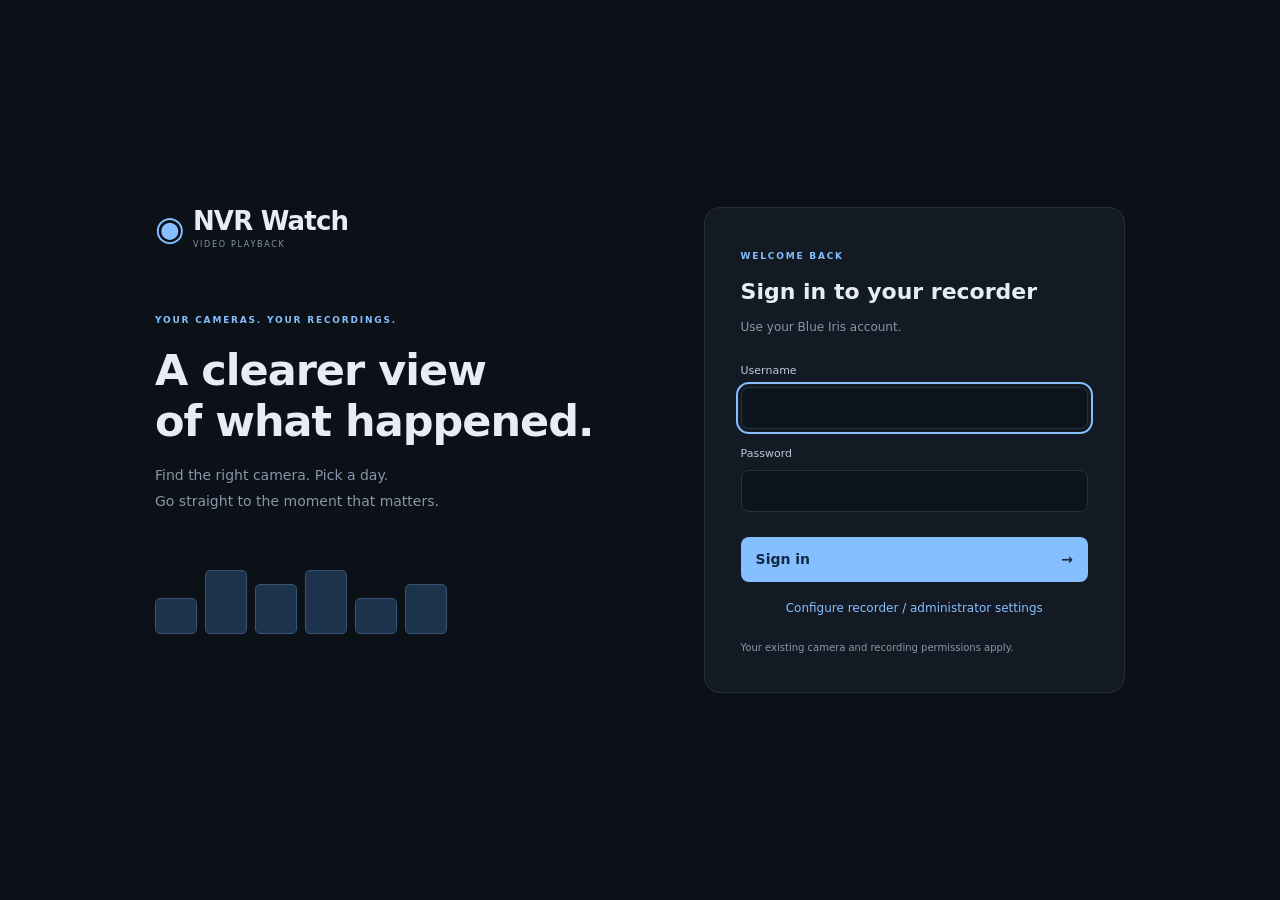
==== web/login.html @ 4a07a00d "Add NVR Watch portal, persistent admin settings and Docker deployment" ====
<!doctype html><html lang="en"><head><meta charset="utf-8"><meta name="viewport" content="width=device-width,initial-scale=1"><title>Sign in · NVR Watch</title><link rel="stylesheet" href="styles.css?v=14"></head><body class="login-page"><main class="login-layout"><section class="login-intro"><div class="brand"><span class="brand-symbol">◉</span><span>NVR Watch<span class="brand-sub">VIDEO PLAYBACK</span></span></div><div class="eyebrow">YOUR CAMERAS. YOUR RECORDINGS.</div><h1>A clearer view<br>of what happened.</h1><p>Find the right camera. Pick a day.<br>Go straight to the moment that matters.</p><div class="login-art"><span></span><span></span><span></span><span></span><span></span><span></span></div></section><section class="login-card"><span class="eyebrow">WELCOME BACK</span><h2>Sign in to your recorder</h2><p>Use your Blue Iris account.</p><form id="loginForm"><label>Username<input id="username" name="username" autocomplete="username" required autofocus></label><label>Password<input id="password" name="password" type="password" autocomplete="current-password" required></label><div id="loginError" role="alert" hidden></div><button id="loginSubmit" class="login-submit" type="submit">Sign in <span>→</span></button></form><a class="setup-link" href="/settings.html">Configure recorder / administrator settings</a><div class="login-note">Your existing camera and recording permissions apply.</div></section></main><script type="module" src="login.js?v=14"></script></body></html>
---- web/styles.css ----
:root{color-scheme:dark;--bg:#0c1017;--panel:#141a23;--raised:#1b2430;--line:#26313f;--text:#e7edf5;--muted:#8796a9;--accent:#86bfff;--cyan:#6ce3c5;--font:Inter,ui-sans-serif,system-ui,-apple-system,BlinkMacSystemFont,"Segoe UI",sans-serif}*{box-sizing:border-box}body{margin:0;background:var(--bg);color:var(--text);font:14px var(--font);line-height:1.5}button,input,select{font:inherit}button,a,input,select{-webkit-tap-highlight-color:transparent}button{cursor:pointer;border:0;color:inherit;background:none}button:disabled{opacity:.35;cursor:default}button:hover:not(:disabled){filter:brightness(1.17)}a{color:inherit;text-decoration:none}button:focus-visible,a:focus-visible,input:focus-visible,select:focus-visible{outline:2px solid var(--accent);outline-offset:3px}input,select{color:var(--text);background:var(--raised);border:1px solid var(--line);border-radius:8px;padding:8px 10px;min-width:0}input[type=range]{padding:0}input[type=date],input[type=time]{color-scheme:dark}[hidden]{display:none!important}.muted{color:var(--muted)}.sidebar{position:fixed;inset:0 auto 0 0;width:242px;background:#111720;border-right:1px solid var(--line);display:flex;flex-direction:column;padding:30px 18px 16px;z-index:4}.brand{display:flex;align-items:center;gap:12px;margin:0 14px 35px;font-size:33px;font-weight:650;letter-spacing:-1.8px;line-height:1.1}.brand-symbol{font-size:45px;color:var(--accent);font-weight:300}.brand-sub{display:block;font-size:9px;letter-spacing:2px;color:var(--muted);margin-top:5px;font-weight:500}.mode-nav{display:grid;gap:5px;margin-bottom:35px}.mode-nav button{border-radius:9px;padding:12px 16px;text-align:left;color:var(--muted);font-weight:550}.mode-nav button span{display:inline-block;width:28px;font-size:20px;vertical-align:middle}.mode-nav .active{background:#213349;color:#b9d9ff}.camera-heading{display:flex;align-items:center;justify-content:space-between;margin:0 12px 14px;font-size:10px;letter-spacing:1.4px;color:var(--muted)}.count{padding:2px 7px;background:var(--raised);border-radius:5px;letter-spacing:0}.search-box{display:flex;align-items:center;background:#0d131c;border:1px solid var(--line);border-radius:8px;margin:0 5px 15px;padding:0 10px}.search-box span{font-size:22px;color:var(--muted)}.search-box input{background:transparent;border:0;width:100%;padding:10px;font-size:12px}.camera-list{overflow:auto;flex:1;margin-top:5px}.camera-button{display:flex;width:100%;align-items:center;gap:11px;padding:11px 12px;border-radius:7px;font-size:12px;text-align:left;color:#acbacb}.camera-button.selected{background:#1e2b3b;color:var(--text)}.camera-button.selected .camera-arrow{color:var(--accent)}.camera-button:hover{background:#1a2432}.camera-dot,.status-dot{display:inline-block;flex-shrink:0;width:6px;height:6px;border-radius:50%;background:#708097}.camera-dot.online,.status-dot.connected{background:var(--cyan);box-shadow:0 0 9px #6ce3c52a}.camera-dot.offline{background:#d78585}.all-dot{background:var(--accent)}.camera-arrow{margin-left:auto;color:transparent}.sidebar-bottom{border-top:1px solid var(--line);padding:19px 8px 0;display:flex;gap:8px;align-items:center;font-size:10px;color:var(--muted)}.sidebar-bottom a{margin-left:auto}.pad{padding:15px}main{margin-left:242px;padding:0 38px;max-width:1900px}.topbar{height:78px;border-bottom:1px solid var(--line);display:flex;align-items:center;justify-content:space-between}.breadcrumb{font-size:10px;letter-spacing:1.5px;color:var(--muted)}.breadcrumb span{margin:0 14px;color:#445369}.breadcrumb b{font-weight:500;color:#b9c5d5}.topbar>div{display:flex;align-items:center;gap:20px}.timezone{font-size:11px;color:var(--muted)}.text-button{font-size:11px;color:#a9bad0;padding:7px}.page-heading{display:flex;justify-content:space-between;align-items:center;margin:31px 0 27px;gap:15px}.eyebrow{font-size:9px;font-weight:600;letter-spacing:1.8px;color:var(--accent)}h1{font-size:32px;line-height:1.2;letter-spacing:-1px;margin:8px 0 9px;font-weight:600}.page-heading p{margin:0;color:var(--muted);font-size:12px}.secondary,.square{border:1px solid var(--line);background:var(--panel);border-radius:8px;padding:9px 14px;font-size:12px}.square{padding:4px 11px;font-size:20px;line-height:28px}.notice{padding:13px 16px;background:#242033;border:1px solid #534367;border-radius:9px;margin-bottom:20px;color:#dcc6f0;font-size:12px}.filters{display:flex;align-items:center;justify-content:space-between;gap:10px;margin-bottom:22px;flex-wrap:wrap}.date-controls,.filter-right,.jump-label{display:flex;align-items:center;gap:7px}.date-field{border:1px solid var(--line);border-radius:8px;background:var(--panel);display:flex;align-items:center;padding-left:11px;gap:5px}.date-field>span{color:var(--accent)}.date-field input{border:0;background:none;font-size:12px;padding:9px;width:155px}.jump-label{color:var(--muted);font-size:11px;margin-right:8px}.jump-label input{width:105px;background:var(--panel);font-size:11px;padding:8px}.jump-label .square{font-size:16px;line-height:24px;padding:4px 8px}.segmented{display:flex;gap:3px;border:1px solid var(--line);border-radius:9px;padding:3px;background:#101720}.segmented button{font-size:11px;color:var(--muted);padding:7px 12px;border-radius:6px}.segmented .active{color:#d7e6fa;background:#27364a}.timeline-card{border:1px solid var(--line);background:var(--panel);padding:16px 20px 14px;border-radius:12px;margin-bottom:22px}.section-heading{display:flex;align-items:center;justify-content:space-between;font-size:11px;margin-bottom:14px}.section-heading b{font-weight:550}.subtle{font-size:10px;color:var(--muted);margin-left:12px}.timeline-legend{color:var(--muted);font-size:9px}.timeline-legend i,.calendar-help i{display:inline-block;width:6px;height:6px;background:var(--accent);border-radius:2px;margin-right:6px}.timeline{height:42px;position:relative;border-radius:6px;background:repeating-linear-gradient(to right,#192331 0,#192331 calc(100% / var(--hours,24) - 1px),#293746 calc(100% / var(--hours,24) - 1px),#293746 calc(100% / var(--hours,24)));overflow:hidden}.timeline-segment{position:absolute;top:9px;height:24px;background:#527ba9;border-radius:3px;min-width:2px;opacity:.8;padding:0;transition:background .15s}.timeline-segment:hover,.timeline-segment.selected{background:var(--accent);opacity:1}.timeline-marker{position:absolute;top:0;bottom:0;width:2px;background:#edfaf9;z-index:2;pointer-events:none}.timeline-scale{display:flex;justify-content:space-between;margin-top:8px;font-size:9px;color:#718397;font-variant-numeric:tabular-nums}.timeline-message{font-size:11px;color:var(--muted);padding-top:10px}.review-layout{display:grid;grid-template-columns:minmax(0,1fr) 330px;gap:22px}.player-card,.recordings-card{border:1px solid var(--line);background:var(--panel);border-radius:12px;overflow:hidden;min-width:0}.player-header{height:74px;display:flex;align-items:center;justify-content:space-between;padding:15px 20px}.player-header h2{font-size:15px;margin:3px 0 0;font-weight:550}.player-header .eyebrow{font-size:8px;letter-spacing:1.6px}.pill{border:1px solid #314050;border-radius:20px;padding:4px 9px;font-size:9px;letter-spacing:.6px;color:#bbccdc}.viewport{background:#080b10;aspect-ratio:16/9;position:relative;display:flex;align-items:center;justify-content:center;overflow:hidden}.viewport>img{width:100%;height:100%;object-fit:contain}.player-empty{text-align:center;padding:20px;max-width:390px}.empty-symbol{display:inline-flex;border:1px solid #3b4a5b;width:62px;height:62px;border-radius:50%;align-items:center;justify-content:center;font-size:31px;color:#758ca6;margin-bottom:12px}.player-empty h3{font-weight:500;font-size:16px;color:#bac9dc;margin:0 0 7px}.player-empty p{font-size:11px;color:#6f8299}.video-overlay{position:absolute;bottom:0;left:0;right:0;display:flex;justify-content:space-between;padding:20px;background:linear-gradient(transparent,#02050ccc);pointer-events:none;font-size:10px;color:white;font-variant-numeric:tabular-nums}.player-error{position:absolute;inset:0;background:#090f19e8;display:flex;align-items:center;justify-content:center;text-align:center;padding:30px;color:#c5d7e9}.transport{padding:13px 20px 10px}.seek-meta{display:flex;justify-content:space-between;align-items:center;font-size:9px;color:var(--muted);font-variant-numeric:tabular-nums}.seek{width:100%;height:3px;margin:12px 0 17px;accent-color:var(--accent);border:0}.transport-row{display:flex;align-items:center;justify-content:space-between;gap:8px}.play-controls,.player-options{display:flex;align-items:center;gap:9px}.icon-button{font-size:17px;color:#a8b9ce;min-width:28px;position:relative}.icon-button small{font-size:8px;position:absolute;left:9px;top:8px}.play-button{background:var(--accent);color:#0a2039;width:36px;height:36px;border-radius:50%;font-size:13px}.player-options select{font-size:10px;padding:5px 6px;background:transparent;border-color:transparent}.player-footer{display:flex;justify-content:space-between;gap:8px;padding:8px 20px 13px;font-size:9px;color:var(--muted);border-top:1px solid #202b39}.player-footer button{font-size:9px}.recordings-heading{display:flex;align-items:center;justify-content:space-between;padding:17px 16px 14px;border-bottom:1px solid var(--line)}.recordings-heading h2{font-size:14px;margin:0 0 2px;font-weight:550}.recordings-heading .muted{font-size:9px}.recordings-heading select{font-size:9px;background:none;border:0;max-width:112px;padding:5px}.recording-list{height:448px;overflow:auto;padding:8px;scrollbar-width:thin;scrollbar-color:#334559 transparent}.recording-item{display:flex;align-items:center;gap:11px;width:100%;text-align:left;padding:9px;border-radius:8px;border:1px solid transparent}.recording-item.active{background:#1e2d40;border-color:#375477}.recording-item:hover{background:#1a2533}.recording-thumb{width:83px;height:53px;object-fit:cover;background:#253244;border-radius:5px;flex-shrink:0}.recording-title{font-size:11px;font-weight:550}.recording-time{font-size:9px;color:var(--muted);margin-top:2px;font-variant-numeric:tabular-nums}.recording-meta{font-size:8px;color:#98a9bd;margin-top:4px}.recording-item .rec-arrow{margin-left:auto;color:#6f8cab}.list-empty{padding:55px 25px;text-align:center;font-size:12px;color:var(--muted)}.list-empty strong{display:block;font-size:15px;color:#bac9dc;margin-bottom:8px;font-weight:500}.load-more{font-size:11px;color:var(--accent);padding:12px;display:block;width:100%;border-top:1px solid var(--line)}.archive-footer{display:flex;justify-content:space-between;gap:10px;margin:15px 0;color:#64788f;font-size:9px}.archive-footer b{font-weight:400}kbd{border:1px solid #2e3a4a;border-radius:3px;padding:1px 4px;font-family:inherit}.page-footer{display:flex;align-items:center;gap:15px;margin:30px 0 24px;font-size:9px;letter-spacing:2px;color:#51637a}.page-footer>span{letter-spacing:0;color:#6a7b90}.page-footer #previewLabel{margin-left:auto;color:#ba9d71}.calendar-panel{border:1px solid var(--line);background:var(--panel);padding:17px;border-radius:10px;margin-bottom:20px;max-width:470px}.calendar-top{display:flex;align-items:center;gap:13px;font-size:12px}.calendar-help{font-size:9px;color:var(--muted);margin-left:auto}.weekdays,.calendar-grid{display:grid;grid-template-columns:repeat(7,1fr);gap:5px}.weekdays{padding:15px 0 8px;color:var(--muted);font-size:9px;text-align:center}.calendar-day{position:relative;border-radius:6px;height:36px;color:var(--muted);font-size:12px}.calendar-day.available{color:var(--text)}.calendar-day.available:after{content:'';position:absolute;width:4px;height:4px;bottom:3px;left:calc(50% - 2px);border-radius:50%;background:var(--accent)}.calendar-day.selected{background:#2d4968;color:var(--text)}.calendar-day:hover{background:#253244}.calendar-panel p{font-size:10px;margin-bottom:0}.live-heading{display:flex;justify-content:space-between;align-items:center;margin-bottom:20px}.live-grid{display:grid;grid-template-columns:repeat(3,minmax(0,1fr));gap:18px}.live-card{border:1px solid var(--line);border-radius:11px;overflow:hidden;background:var(--panel);padding:0;text-align:left}.live-card img{display:block;width:100%;aspect-ratio:16/9;object-fit:cover;background:#192433}.live-card-label{padding:13px 15px;display:flex;align-items:center;gap:8px;font-size:12px}.live-card-label span:last-child{margin-left:auto;font-size:10px;color:var(--accent)}.live-help{font-size:11px;margin-top:18px}.light{color-scheme:light;--bg:#f4f6f9;--panel:#fff;--text:#142239;--muted:#65758b;--line:#d5deea;--raised:#eaf0f7} @media(min-width:1600px){.review-layout{grid-template-columns:minmax(0,1fr) 380px}.recording-list{height:540px}}@media(max-width:1200px){main{padding:0 24px}.sidebar{width:210px}main{margin-left:210px}.review-layout{grid-template-columns:minmax(0,1fr) 290px}.player-options{gap:2px}.player-options select{max-width:85px}.play-controls{gap:3px}.recording-thumb{width:67px}.date-controls{gap:4px}.filter-right{margin-left:auto}.live-grid{grid-template-columns:repeat(2,minmax(0,1fr))}}@media(max-width:950px){.sidebar{width:180px;padding:22px 10px}.brand{margin-left:9px;font-size:30px}.brand-sub{font-size:8px}.camera-button{padding:10px 9px;font-size:11px}main{margin-left:180px;padding:0 20px}.review-layout{grid-template-columns:1fr}.recording-list{height:310px}.page-heading h1{font-size:28px}.topbar{height:64px}.timezone{display:none}}@media(max-width:640px){.sidebar{position:static;width:100%;padding:15px;border-right:0;border-bottom:1px solid var(--line);display:block}.brand{margin:0 0 15px;font-size:25px}.brand-symbol{font-size:34px}.brand-sub{display:none}.mode-nav{display:flex;margin:0 0 12px}.mode-nav button{flex:1;padding:8px}.camera-heading,.sidebar-bottom{display:none}.search-box{margin:0 0 8px}.camera-list{display:flex;overflow:auto;gap:5px}.camera-list .camera-button{white-space:nowrap;min-width:max-content;width:auto}.camera-button#allCameras{display:inline-flex;width:auto;margin-bottom:5px}.camera-arrow{display:none}main{margin:0;padding:0 15px}.topbar{height:54px}.topbar .text-button{font-size:10px}.page-heading{margin:23px 0}.page-heading h1{font-size:26px}.page-heading p{font-size:11px}.secondary span{display:none}.filters{gap:12px}.filter-right{margin:0;width:100%;justify-content:space-between}.date-controls{flex-wrap:wrap}.date-field input{width:143px}.date-controls .text-button{font-size:10px}.player-header{padding:14px;height:68px}.transport{padding:12px}.player-options select{font-size:9px}.archive-footer{flex-direction:column}.live-grid{grid-template-columns:1fr}.calendar-top{gap:6px}.calendar-help{font-size:8px}.player-footer{padding:8px 12px}}
/* Desktop recorder layout: keep video and transport on screen. */
@media(min-width:950px){
 body{height:100dvh;overflow:hidden}
 .sidebar{padding:18px 14px 12px}
 .brand{margin:0 8px 18px;font-size:30px}.brand-symbol{font-size:40px}
 .mode-nav{margin-bottom:20px}.mode-nav button{padding:8px 12px;font-size:12px}.mode-nav button span{font-size:18px}
 .camera-heading{margin:0 8px 9px}.search-box{margin:0 3px 10px}.search-box input{padding:8px;font-size:11px}
 .camera-button{padding:8px 10px;font-size:11.5px}.sidebar-bottom{padding-top:13px}
 main{position:relative;height:100dvh;display:flex;flex-direction:column;padding:0 22px;min-height:0}
 .topbar{height:38px;flex-shrink:0}.breadcrumb{font-size:9px}.topbar>div{gap:16px}.timezone{font-size:10px}
 .page-heading{margin:11px 0 12px;flex-shrink:0;min-height:39px}.page-heading .eyebrow{display:none}.page-heading h1{font-size:22px;margin:0 0 2px;letter-spacing:-.5px}.page-heading p{font-size:10px}.page-heading .secondary{padding:7px 11px;font-size:11px}
 #archiveView{flex:1;min-height:0;display:flex;flex-direction:column}
 .filters{margin-bottom:10px;flex-shrink:0;gap:8px}.date-controls,.filter-right{gap:5px}.date-field input{padding:7px;width:145px}.square{line-height:24px;font-size:18px}.segmented button{padding:6px 10px}.jump-label input{padding:7px}
 .calendar-panel{position:absolute;top:135px;left:22px;z-index:7;width:min(450px,calc(100% - 44px));max-height:calc(100dvh - 160px);overflow:auto;box-shadow:0 14px 45px #0009}
 .timeline-card{padding:9px 14px 8px;margin-bottom:12px;flex-shrink:0}.section-heading{margin-bottom:8px;font-size:10px}.timeline-scale{margin-top:4px;font-size:8px}
 .review-layout{flex:1;min-height:0;gap:16px;grid-template-columns:minmax(0,1fr) 310px}
 .player-card{min-height:0;display:flex;flex-direction:column}
 .player-header{height:47px;padding:8px 15px;flex-shrink:0}.player-header h2{font-size:13px;margin-top:1px}.player-header .eyebrow{font-size:7px;letter-spacing:1.2px}
 .viewport{aspect-ratio:auto;flex:1;min-height:0}.viewport>img{height:100%;object-fit:contain}.video-overlay{padding:12px 15px;font-size:9px}
 .transport{padding:8px 15px;flex-shrink:0}.seek{margin:9px 0 11px}.transport-row{gap:6px;flex-wrap:wrap}.play-controls,.player-options{gap:5px}.play-button{width:32px;height:32px}.player-options{margin-left:auto}
 .player-footer{padding:5px 15px;align-items:center;flex-shrink:0}.player-footer button{padding:4px}
 .recordings-card{min-height:0;display:flex;flex-direction:column}.recordings-heading{padding:11px 13px;flex-shrink:0}.recordings-heading h2{font-size:13px}.recording-list{height:auto;min-height:0;flex:1;padding:6px}.recording-item{padding:7px}.recording-thumb{width:78px;height:48px}.load-more{flex-shrink:0;padding:8px}
 .archive-footer{margin:7px 0 10px;flex-shrink:0;font-size:8px}.page-footer{display:none}
 .notice{margin:0 0 8px;padding:8px 12px;flex-shrink:0;font-size:11px}
 #liveView{display:flex;flex-direction:column;flex:1;min-height:0;padding-bottom:12px}.live-heading{margin-bottom:10px;flex-shrink:0}.live-grid{flex:1;min-height:0;gap:12px;grid-auto-rows:minmax(0,1fr)}.live-card{min-height:0;display:flex;flex-direction:column}.live-card img{flex:1;min-height:0;height:0;aspect-ratio:auto;object-fit:contain}.live-card-label{padding:8px 10px;flex-shrink:0;font-size:11px}.live-help{margin:9px 0 0;flex-shrink:0;font-size:10px}.live-grid.focused{grid-template-columns:1fr}
}
@media(min-width:1600px){.review-layout{grid-template-columns:minmax(0,1fr) 370px}}
@media(min-width:950px){
 .topbar{height:30px}.page-heading{min-height:27px;margin:7px 0 8px}.page-heading h1{font-size:20px;margin:0}.page-heading p{display:none}.page-heading .secondary{padding:5px 10px}
 .filters{margin-bottom:8px}.timeline-card{padding:7px 13px 6px;margin-bottom:10px}.section-heading{margin-bottom:5px}.timeline-segment{top:4px;height:20px}.timeline-scale{margin-top:3px}
 .player-header{height:40px;padding:6px 15px}
}

.brand{font-size:22px;letter-spacing:-.8px;gap:9px}.brand-symbol{font-size:34px}.brand-sub{font-size:8px;letter-spacing:1.7px}
@media(min-width:950px){.brand{font-size:22px}.brand-symbol{font-size:34px}}
.login-page{height:100dvh;overflow:auto;display:grid;place-items:center}.login-page main{margin:0;height:auto;max-width:1050px;width:min(1050px,100%);padding:40px;display:grid;grid-template-columns:1.1fr 1fr;gap:85px}.login-intro .brand{margin:0 0 65px;font-size:26px}.login-intro h1{font-size:43px;line-height:1.18;margin:17px 0}.login-intro p{color:var(--muted);font-size:14px;line-height:1.8}.login-art{display:flex;gap:8px;align-items:end;height:80px;margin-top:40px}.login-art span{width:42px;border:1px solid #355476;background:#1d334c;border-radius:5px;height:45%}.login-art span:nth-child(2n){height:80%}.login-art span:nth-child(3n){height:62%}.login-card{align-self:center;border:1px solid var(--line);border-radius:16px;padding:36px;background:var(--panel)}.login-card h2{font-size:22px;margin:10px 0}.login-card p{color:var(--muted);font-size:12px;margin:0 0 27px}.login-card label{display:block;font-size:11px;color:#bbc9dc;margin-bottom:17px}.login-card input{display:block;width:100%;padding:12px;margin-top:7px;background:#0d141e}.login-submit{width:100%;padding:12px 15px;background:var(--accent);color:#112943;font-weight:600;border-radius:8px;text-align:left;margin-top:8px}.login-submit span{float:right}.login-note{font-size:10px;color:var(--muted);margin-top:23px;line-height:1.6}#loginError{font-size:11px;color:#eab5b5;margin-bottom:12px}@media(max-width:750px){.login-page main{display:block;padding:25px}.login-intro .brand{margin-bottom:25px}.login-intro>h1,.login-intro>p,.login-intro>.eyebrow,.login-art{display:none}.login-card{padding:27px;max-width:450px;margin:auto}}

/* Stable transport glyphs and explicit native-menu contrast. */
.skip-button{display:inline-flex;align-items:center;justify-content:center;width:34px;height:34px;padding:3px;flex-shrink:0}
.skip-button svg{width:28px;height:28px;overflow:visible;fill:none;stroke:currentColor;stroke-width:1.7;stroke-linecap:round;stroke-linejoin:round}
.skip-button svg text{fill:currentColor;stroke:none;font-family:var(--font);font-size:10px;font-weight:650;text-anchor:middle}
select{color-scheme:dark;color:#e7edf5;background-color:#1b2430}
select option,select optgroup{color:#e7edf5;background-color:#1b2430}
.player-options select{color:#e7edf5;background-color:#1b2430;border:1px solid #344459;border-radius:6px;max-width:none}

.recording-row{display:flex;align-items:center;border:1px solid transparent;border-radius:8px}.recording-row.active{background:#1e2d40;border-color:#375477}.recording-row .recording-item{min-width:0;flex:1;border:0}.recording-row .recording-item.active{background:transparent}.recording-row .recording-item>div{min-width:0}.recording-title{overflow:hidden;text-overflow:ellipsis;white-space:nowrap}.segment-button{width:30px;height:34px;flex-shrink:0;color:#a9c5e8;border-radius:6px;margin-right:3px;padding:6px}.segment-button:hover{background:#2c4058}.segment-button svg{width:18px;height:18px;fill:none;stroke:currentColor;stroke-width:1.8;stroke-linecap:round;stroke-linejoin:round}

.segment-button.preparing{width:54px;color:#f5c36a;gap:3px;flex-direction:column}.export-progress{font-size:9px;line-height:10px}.segment-button.preparing>span:last-child{font-size:20px;line-height:17px}
.settings-page main{margin:0 auto;padding:24px;max-width:880px}.settings-header{display:flex;align-items:center;justify-content:space-between;border-bottom:1px solid var(--line);padding-bottom:20px}.settings-brand{font-size:23px;font-weight:650;letter-spacing:-.8px}.settings-heading{margin:25px 0}.settings-heading h1{font-size:31px;letter-spacing:-1px;margin:7px 0}.settings-heading p,.settings-card p,.settings-footnote{color:var(--muted);font-size:12px}.settings-card{padding:22px;background:var(--panel);border:1px solid var(--line);border-radius:12px;margin:16px 0}.settings-card h2{font-size:17px;margin:0 0 8px}.settings-card label{display:flex;flex-direction:column;gap:7px;font-size:12px}.settings-fields{display:grid;grid-template-columns:110px 1fr 140px;gap:16px;margin-top:18px}.settings-fields.credentials{grid-template-columns:1fr 1fr}.settings-section-title{display:flex;justify-content:space-between;align-items:center}.settings-actions{display:flex;align-items:center;gap:12px;flex-wrap:wrap}.settings-actions .login-submit{width:auto;margin:0;padding:11px 20px}.settings-card #refreshInterval{max-width:160px}.settings-footnote{margin-top:22px}.settings-card #unlockForm{display:grid;grid-template-columns:1fr auto;gap:15px;align-items:end}.notice.error{color:#ffb5b5;border-color:#704344}.login-card .setup-link{display:block;text-align:center;margin-top:17px;font-size:12px;color:var(--accent)}@media(max-width:640px){.settings-page main{padding:18px}.settings-fields,.settings-fields.credentials{grid-template-columns:1fr}.settings-card #unlockForm{grid-template-columns:1fr}.settings-header .text-button{font-size:10px}}
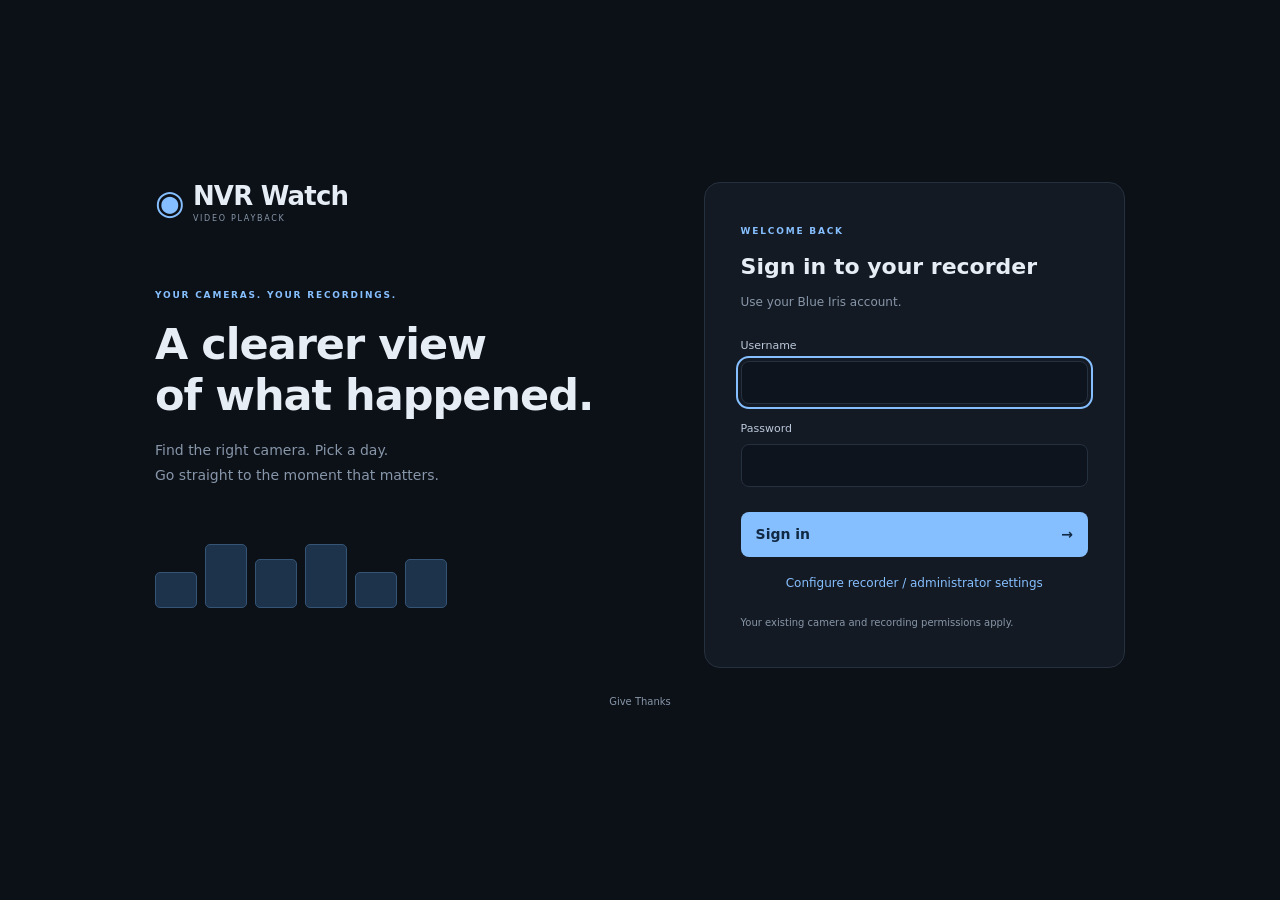
==== commit ec0aefbb: "Persist Blue Iris sign-in for seven days and place Give Thanks beside the time zone" ====
--- a/web/login.html
+++ b/web/login.html
@@ -1 +1 @@
-<!doctype html><html lang="en"><head><meta charset="utf-8"><meta name="viewport" content="width=device-width,initial-scale=1"><title>Sign in · NVR Watch</title><link rel="stylesheet" href="styles.css?v=14"></head><body class="login-page"><main class="login-layout"><section class="login-intro"><div class="brand"><span class="brand-symbol">◉</span><span>NVR Watch<span class="brand-sub">VIDEO PLAYBACK</span></span></div><div class="eyebrow">YOUR CAMERAS. YOUR RECORDINGS.</div><h1>A clearer view<br>of what happened.</h1><p>Find the right camera. Pick a day.<br>Go straight to the moment that matters.</p><div class="login-art"><span></span><span></span><span></span><span></span><span></span><span></span></div></section><section class="login-card"><span class="eyebrow">WELCOME BACK</span><h2>Sign in to your recorder</h2><p>Use your Blue Iris account.</p><form id="loginForm"><label>Username<input id="username" name="username" autocomplete="username" required autofocus></label><label>Password<input id="password" name="password" type="password" autocomplete="current-password" required></label><div id="loginError" role="alert" hidden></div><button id="loginSubmit" class="login-submit" type="submit">Sign in <span>→</span></button></form><a class="setup-link" href="/settings.html">Configure recorder / administrator settings</a><div class="login-note">Your existing camera and recording permissions apply.</div></section></main><script type="module" src="login.js?v=14"></script></body></html>
+<!doctype html><html lang="en"><head><meta charset="utf-8"><meta name="viewport" content="width=device-width,initial-scale=1"><title>Sign in · NVR Watch</title><link rel="stylesheet" href="styles.css?v=18"></head><body class="login-page"><main class="login-layout"><section class="login-intro"><div class="brand"><span class="brand-symbol">◉</span><span>NVR Watch<span class="brand-sub">VIDEO PLAYBACK</span></span></div><div class="eyebrow">YOUR CAMERAS. YOUR RECORDINGS.</div><h1>A clearer view<br>of what happened.</h1><p>Find the right camera. Pick a day.<br>Go straight to the moment that matters.</p><div class="login-art"><span></span><span></span><span></span><span></span><span></span><span></span></div></section><section class="login-card"><span class="eyebrow">WELCOME BACK</span><h2>Sign in to your recorder</h2><p>Use your Blue Iris account.</p><form id="loginForm"><label>Username<input id="username" name="username" autocomplete="username" required autofocus></label><label>Password<input id="password" name="password" type="password" autocomplete="current-password" required></label><div id="loginError" role="alert" hidden></div><button id="loginSubmit" class="login-submit" type="submit">Sign in <span>→</span></button></form><a class="setup-link" href="/settings.html">Configure recorder / administrator settings</a><div class="login-note">Your existing camera and recording permissions apply.</div></section><footer class="thanks-footer login-thanks"><a class="give-thanks" href="https://thanks.kerchnerlabs.com" target="_blank" rel="noopener noreferrer">Give Thanks</a></footer></main><script type="module" src="login.js?v=18"></script></body></html>
--- a/web/styles.css
+++ b/web/styles.css
@@ -47,4 +47,10 @@
 .recording-row{display:flex;align-items:center;border:1px solid transparent;border-radius:8px}.recording-row.active{background:#1e2d40;border-color:#375477}.recording-row .recording-item{min-width:0;flex:1;border:0}.recording-row .recording-item.active{background:transparent}.recording-row .recording-item>div{min-width:0}.recording-title{overflow:hidden;text-overflow:ellipsis;white-space:nowrap}.segment-button{width:30px;height:34px;flex-shrink:0;color:#a9c5e8;border-radius:6px;margin-right:3px;padding:6px}.segment-button:hover{background:#2c4058}.segment-button svg{width:18px;height:18px;fill:none;stroke:currentColor;stroke-width:1.8;stroke-linecap:round;stroke-linejoin:round}
 
 .segment-button.preparing{width:54px;color:#f5c36a;gap:3px;flex-direction:column}.export-progress{font-size:9px;line-height:10px}.segment-button.preparing>span:last-child{font-size:20px;line-height:17px}
-.settings-page main{margin:0 auto;padding:24px;max-width:880px}.settings-header{display:flex;align-items:center;justify-content:space-between;border-bottom:1px solid var(--line);padding-bottom:20px}.settings-brand{font-size:23px;font-weight:650;letter-spacing:-.8px}.settings-heading{margin:25px 0}.settings-heading h1{font-size:31px;letter-spacing:-1px;margin:7px 0}.settings-heading p,.settings-card p,.settings-footnote{color:var(--muted);font-size:12px}.settings-card{padding:22px;background:var(--panel);border:1px solid var(--line);border-radius:12px;margin:16px 0}.settings-card h2{font-size:17px;margin:0 0 8px}.settings-card label{display:flex;flex-direction:column;gap:7px;font-size:12px}.settings-fields{display:grid;grid-template-columns:110px 1fr 140px;gap:16px;margin-top:18px}.settings-fields.credentials{grid-template-columns:1fr 1fr}.settings-section-title{display:flex;justify-content:space-between;align-items:center}.settings-actions{display:flex;align-items:center;gap:12px;flex-wrap:wrap}.settings-actions .login-submit{width:auto;margin:0;padding:11px 20px}.settings-card #refreshInterval{max-width:160px}.settings-footnote{margin-top:22px}.settings-card #unlockForm{display:grid;grid-template-columns:1fr auto;gap:15px;align-items:end}.notice.error{color:#ffb5b5;border-color:#704344}.login-card .setup-link{display:block;text-align:center;margin-top:17px;font-size:12px;color:var(--accent)}@media(max-width:640px){.settings-page main{padding:18px}.settings-fields,.settings-fields.credentials{grid-template-columns:1fr}.settings-card #unlockForm{grid-template-columns:1fr}.settings-header .text-button{font-size:10px}}
+.settings-page{height:auto;min-height:100dvh;overflow-y:auto}.settings-page main{display:block;height:auto;min-height:100dvh;width:100%;margin:0 auto;padding:24px;max-width:880px}.settings-header{display:flex;align-items:center;justify-content:space-between;border-bottom:1px solid var(--line);padding-bottom:10px}.settings-brand{font-size:23px;font-weight:650;letter-spacing:-.8px}.settings-heading{margin:14px 0 12px}.settings-heading h1{font-size:28px;letter-spacing:-1px;margin:4px 0}.settings-heading p,.settings-card p,.settings-footnote{color:var(--muted);font-size:12px}.settings-card{padding:22px;background:var(--panel);border:1px solid var(--line);border-radius:12px;margin:16px 0}.settings-card h2{font-size:17px;margin:0 0 8px}.settings-card label{display:flex;flex-direction:column;gap:7px;font-size:12px}.settings-fields{display:grid;grid-template-columns:110px 1fr 140px;gap:16px;margin-top:18px}.settings-fields.credentials{grid-template-columns:1fr 1fr}.settings-section-title{display:flex;justify-content:space-between;align-items:center}.settings-actions{display:flex;align-items:center;gap:12px;flex-wrap:wrap}.settings-actions .login-submit{width:auto;margin:0;padding:11px 20px}.settings-card #refreshInterval{max-width:160px}.settings-footnote{margin-top:22px}.settings-card #unlockForm{display:grid;grid-template-columns:1fr auto;gap:15px;align-items:end}.notice.error{color:#ffb5b5;border-color:#704344}.login-card .setup-link{display:block;text-align:center;margin-top:17px;font-size:12px;color:var(--accent)}@media(max-width:640px){.settings-page main{padding:18px}.settings-fields,.settings-fields.credentials{grid-template-columns:1fr}.settings-card #unlockForm{grid-template-columns:1fr}.settings-header .text-button{font-size:10px}}
+
+.settings-heading p{margin:6px 0 0}.settings-page main{padding-top:14px}.settings-heading + .notice[hidden] + #settingsForm > .settings-card:first-child{margin-top:12px}
+
+.give-thanks{font-size:10px;color:var(--muted);font-weight:400;letter-spacing:0;text-decoration:none}.give-thanks:hover{color:var(--accent);text-decoration:underline}.thanks-footer{text-align:center;margin-top:16px;padding:4px 0 8px}.login-thanks{grid-column:1 / -1;margin-top:0}.login-page main{row-gap:18px}
+
+.footer-utilities{display:inline-flex;align-items:center;gap:14px;flex-wrap:wrap}.archive-footer .give-thanks{font-size:inherit;white-space:nowrap}
